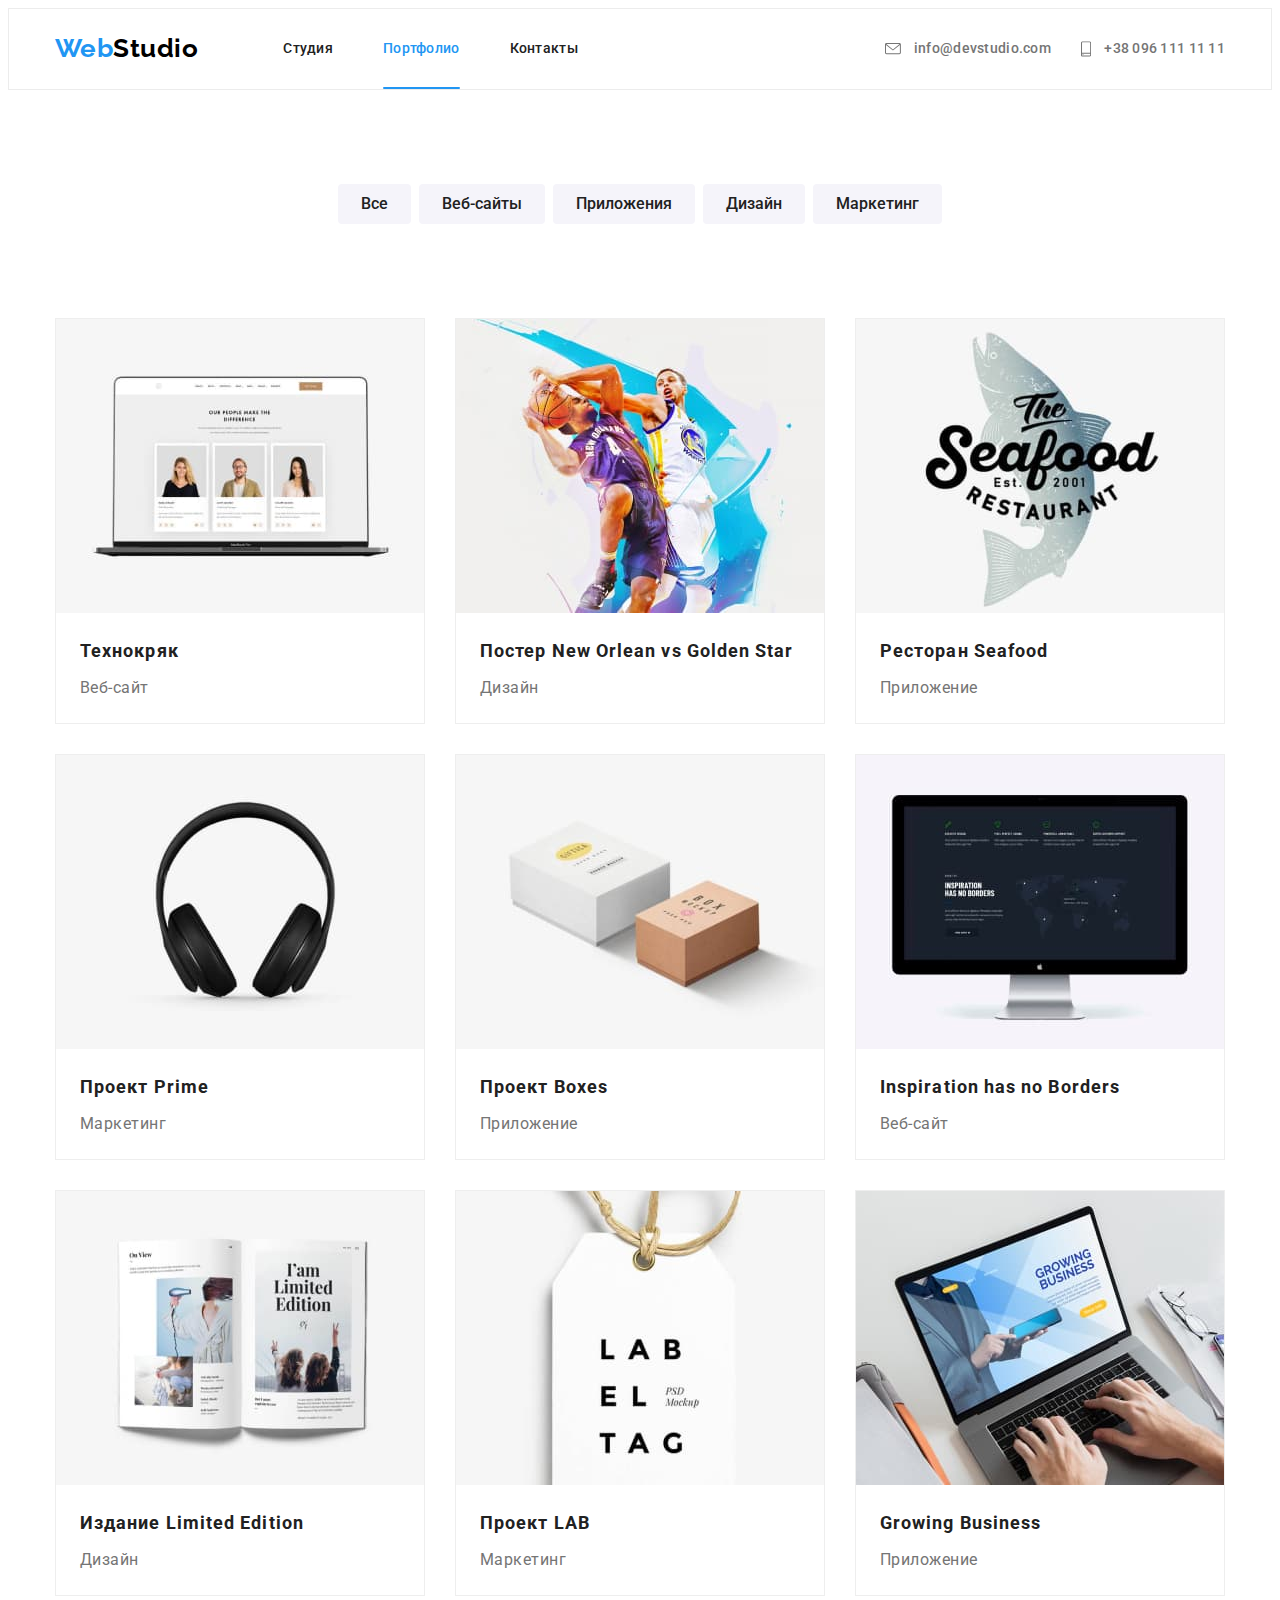
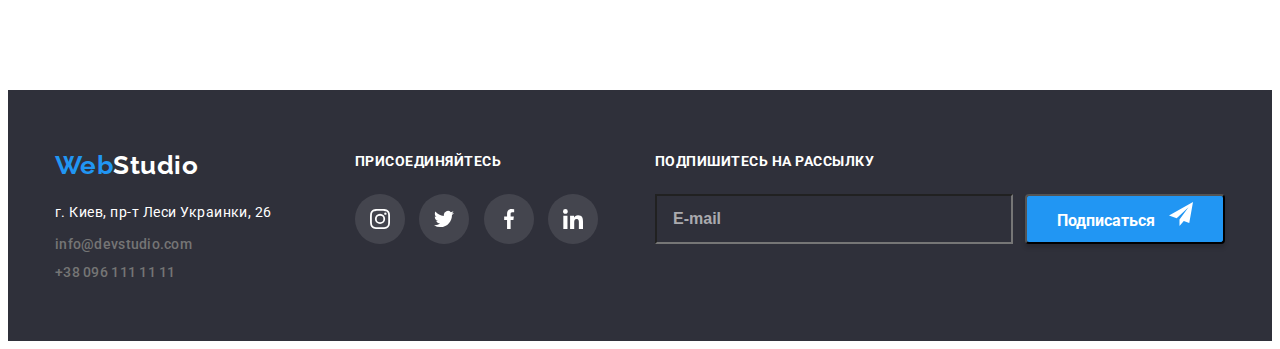
==== portfolio.html @ ef07ab81 "перенос данных с прощлой домашки" ====
<!DOCTYPE html>
<html lang="ru">
  <head>
    <meta charset="UTF-8" />
    <meta name="viewport" content="width=device-width, initial-scale=1.0" />
    <title>Портфолио</title>
    <link
      href="https://fonts.googleapis.com/css2?family=Raleway:wght@700&family=Roboto:wght@400;500;700;900&display=swap"
      rel="stylesheet"
    />
    <link rel="stylesheet" href="./CSS/normalize.css.html" />
    <link rel="stylesheet" href="./CSS/portfolio.css" />
  </head>
  <body>
    <!-- Шапка сайта -->
    <header class="page-header">
      <div class="container main-nav">
        <nav class="main-nav">
          <a class="logo" href="./index.html"><span>Web</span>Studio</a>
          <ul class="site-nav">
            <li class="site-item">
              <a href="./index.html" class="site-link">Студия</a>
            </li>
            <li class="site-item">
              <a href="#" class="site-link current">Портфолио</a>
            </li>
            <li class="site-item">
              <a href="#" class="site-link">Контакты</a>
            </li>
          </ul>
        </nav>
        <ul class="contact-nav">
          <li class="item">
            <a class="link" href="mailto:info@devstudio.com">
              <svg class="icon" width="16" height="12">
                <use xlink:href="./images/sprite.svg#icon-envelope"></use>
              </svg>
              info@devstudio.com
            </a>
          </li>
          <li class="item">
            <a class="link" href="tel:+380961111111">
              <svg class="icon" width="10" height="16">
                <use xlink:href="./images/sprite.svg#icon-smartphone"></use>
              </svg>
              +38 096 111 11 11
            </a>
          </li>
        </ul>
      </div>
    </header>
    <main>
      <section class="section">
        <h1 hidden>Наши работы</h1>
        <nav class="container">
          <!-- Кнопки -->
          <ul class="flex-button">
            <li class="item">
              <button type="button" class="button-nav">Все</button>
            </li>
            <li class="item">
              <button type="button" class="button-nav">Веб-сайты</button>
            </li>
            <li class="item">
              <button type="button" class="button-nav">Приложения</button>
            </li>
            <li class="item">
              <button type="button" class="button-nav">Дизайн</button>
            </li>
            <li class="item">
              <button type="button" class="button-nav">Маркетинг</button>
            </li>
          </ul>
        </nav>
      </section>
      <!-- Галерея портфолио -->
      <section class="section-gallery">
        <h2 hidden>Галерея портфолио</h2>
        <nav class="container gallery">
          <div class="flex">
            <div class="flex-box">
              <a class="flex-link" href="#">
                <img
                  class="img"
                  src="./images/portfolio/img-(0).jpg"
                  alt="Технокряк"
                  width="370"
                  height="294"
                />
              </a>
              <div class="box-hover">
                <p class="text">
                  Технокряк это современная площадка распространения
                  коронавируса. Компании используют эту платформу для цифрового
                  шпионажа и атак на защищённые сервера конкурентов.
                </p>
              </div>
            </div>
            <ul class="flex-list">
              <li class="flex-item">
                <h3 class="title">Технокряк</h3>
                <p class="list">Веб-сайт</p>
              </li>
            </ul>
          </div>
          <div class="flex">
            <div class="flex-box">
              <a class="flex-link" href="#">
                <img
                  class="img"
                  src="./images/portfolio/img-(1).jpg"
                  alt="Постер New Orlean vs Golden Star"
                  width="370"
                  height="294"
                />
              </a>
              <div class="box-hover">
                <p class="text">
                  Технокряк это современная площадка распространения
                  коронавируса. Компании используют эту платформу для цифрового
                  шпионажа и атак на защищённые сервера конкурентов.
                </p>
              </div>
            </div>
            <ul class="flex-list">
              <li class="flex-item">
                <h3 class="title">Постер New Orlean vs Golden Star</h3>
                <p class="list">Дизайн</p>
              </li>
            </ul>
          </div>
          <div class="flex">
            <div class="flex-box">
              <a class="flex-link" href="#">
                <img
                  class="img"
                  src="./images/portfolio/img-(2).jpg"
                  alt="Ресторан Seafood"
                  width="370"
                  height="294"
                />
              </a>
              <div class="box-hover">
                <p class="text">
                  Технокряк это современная площадка распространения
                  коронавируса. Компании используют эту платформу для цифрового
                  шпионажа и атак на защищённые сервера конкурентов.
                </p>
              </div>
            </div>
            <ul class="flex-list">
              <li class="flex-item">
                <h3 class="title">Ресторан Seafood</h3>
                <p class="list">Приложение</p>
              </li>
            </ul>
          </div>
          <div class="flex">
            <div class="flex-box">
              <a class="flex-link" href="#">
                <img
                  class="img"
                  src="./images/portfolio/img-(3).jpg"
                  alt="Проект Prime"
                  width="370"
                  height="294"
                />
              </a>
              <div class="box-hover">
                <p class="text">
                  Технокряк это современная площадка распространения
                  коронавируса. Компании используют эту платформу для цифрового
                  шпионажа и атак на защищённые сервера конкурентов.
                </p>
              </div>
            </div>
            <ul class="flex-list">
              <li class="flex-item">
                <h3 class="title">Проект Prime</h3>
                <p class="list">Маркетинг</p>
              </li>
            </ul>
          </div>
          <div class="flex">
            <div class="flex-box">
              <a class="flex-link" href="#">
                <img
                  class="img"
                  src="./images/portfolio/img-(4).jpg"
                  alt="Проект Boxes"
                  width="370"
                  height="294"
                />
              </a>
              <div class="box-hover">
                <p class="text">
                  Технокряк это современная площадка распространения
                  коронавируса. Компании используют эту платформу для цифрового
                  шпионажа и атак на защищённые сервера конкурентов.
                </p>
              </div>
            </div>
            <ul class="flex-list">
              <li class="flex-item">
                <h3 class="title">Проект Boxes</h3>
                <p class="list">Приложение</p>
              </li>
            </ul>
          </div>
          <div class="flex">
            <div class="flex-box">
              <a class="flex-link" href="#">
                <img
                  class="img"
                  src="./images/portfolio/img-(5).jpg"
                  alt="Inspiration has no Borders"
                  width="370"
                  height="294"
                />
              </a>
              <div class="box-hover">
                <p class="text">
                  Технокряк это современная площадка распространения
                  коронавируса. Компании используют эту платформу для цифрового
                  шпионажа и атак на защищённые сервера конкурентов.
                </p>
              </div>
            </div>
            <ul class="flex-list">
              <li class="flex-item">
                <h3 class="title">Inspiration has no Borders</h3>
                <p class="list">Веб-сайт</p>
              </li>
            </ul>
          </div>
          <div class="flex">
            <div class="flex-box">
              <a class="flex-link" href="#">
                <img
                  class="img"
                  src="./images/portfolio/img-(6).jpg"
                  alt="Издание Limited Edition"
                  width="370"
                  height="294"
                />
              </a>
              <div class="box-hover">
                <p class="text">
                  Технокряк это современная площадка распространения
                  коронавируса. Компании используют эту платформу для цифрового
                  шпионажа и атак на защищённые сервера конкурентов.
                </p>
              </div>
            </div>
            <ul class="flex-list">
              <li class="flex-item">
                <h3 class="title">Издание Limited Edition</h3>
                <p class="list">Дизайн</p>
              </li>
            </ul>
          </div>
          <div class="flex">
            <div class="flex-box">
              <a class="flex-link" href="#">
                <img
                  class="img"
                  src="./images/portfolio/img-(7).jpg"
                  alt="Проект LAB"
                  width="370"
                  height="294"
                />
              </a>
              <div class="box-hover">
                <p class="text">
                  Технокряк это современная площадка распространения
                  коронавируса. Компании используют эту платформу для цифрового
                  шпионажа и атак на защищённые сервера конкурентов.
                </p>
              </div>
            </div>
            <ul class="flex-list">
              <li class="flex-item">
                <h3 class="title">Проект LAB</h3>
                <p class="list">Маркетинг</p>
              </li>
            </ul>
          </div>
          <div class="flex">
            <div class="flex-box">
              <a class="flex-link" href="#">
                <img
                  class="img"
                  src="./images/portfolio/img-(8).jpg"
                  alt="Growing Business"
                  width="370"
                  height="294"
                />
              </a>
              <div class="box-hover">
                <p class="text">
                  Технокряк это современная площадка распространения
                  коронавируса. Компании используют эту платформу для цифрового
                  шпионажа и атак на защищённые сервера конкурентов.
                </p>
              </div>
            </div>
            <ul class="flex-list">
              <li class="flex-item">
                <h3 class="title">Growing Business</h3>
                <p class="list">Приложение</p>
              </li>
            </ul>
          </div>
        </nav>
      </section>
    </main>
    <!-- Подвал сайта -->
    <footer class="footers">
      <div class="container footer">
        <div class="footer-box">
          <a href="./index.html" class="footer-logo">
            <span>Web</span>Studio
          </a>
          <address>
            <p class="footer-contact">г. Киев, пр-т Леси Украинки, 26</p>
            <ul class="footer-contact-nav">
              <li>
                <a class="link" href="mailto:info@devstudio.com"
                  >info@devstudio.com
                </a>
              </li>
              <li>
                <a class="link" href="tel:+380961111111">+38 096 111 11 11 </a>
              </li>
            </ul>
          </address>
        </div>
        <div class="footer-box">
          <b class="footer-appeal">присоединяйтесь</b>
          <ul>
            <li>
              <a
                class="net insta"
                href="#"
                target="_blank"
                rel="noopened noreferrer"
              ></a>
              <a
                class="net twit"
                href="#"
                target="_blank"
                rel="noopened noreferrer"
              ></a>
              <a
                class="net face"
                href="#"
                target="_blank"
                rel="noopened noreferrer"
              ></a>
              <a
                class="net linkd"
                href="#"
                target="_blank"
                rel="noopened noreferrer"
              ></a>
            </li>
          </ul>
        </div>
        <div class="footer-box-2">
          <b class="footer-appeal">Подпишитесь на рассылку</b>
          <div class="input">
            <label for="footer-mail"></label>
            <input
              class="footer-input"
              type="email"
              name="footer-mail"
              id="footer-mail"
              placeholder="E-mail"
            />
            <button class="send" type="button">
              Подписаться
              <svg class="img-send" width="24" height="24">
                <use href="./images/sprite.svg#icon-icon-send"></use>
              </svg>
            </button>
          </div>
        </div>
      </div>
    </footer>
  </body>
</html>
---- CSS/portfolio.css ----
:root {
  --primary-text-color: #757575;
  --title-text-color: #212121;
  --accent-color: #2196f3;
  --primery-background-color: #ffffff;
  --timing-function: cubic-bezier(0.4, 0, 0.2, 1);
}
/* МОЯ ПАЛИТРА */
/* Цвет лого #000000; #2196F3; */
/* Цвет основного текста #212121; */
/* Вторичный цвет текста  #757575; */
/* Акцент #2196F3; */
/* Фон страницы белый #FFFFFF; */
/* Вторичный фон #F5F4FA; */
/* вторичный фон 2 rgba(47, 48, 58, 0.8) */
/* Фон футера #2F303A; */
/* Цвет лого соцсетей #AFB1B8; */
/* Цвет адреса и телефона в футере rgba(255, 255, 255, 0.6) */

/* Утилиты */
html {
  box-sizing: border-box;
}
*,
*::before,
*::after {
  box-sizing: inherit;
}
body {
  font-family: Roboto, sans-serif;
  letter-spacing: 0.03em;

  background-color: var(--primery-background-color);
  color: var(--primary-text-color);
}
h1,
h2,
p,
ul {
  margin-top: 0;
  margin-bottom: 0;
  margin-left: 0;
  padding-left: 0;
}
ul {
  list-style: none;
}
span {
  color: var(--accent-color);
}
button {
  font-family: inherit;
}
/* Шапка сайта */
.container {
  width: 1200px;

  padding-left: 15px;
  padding-right: 15px;

  margin-left: auto;
  margin-right: auto;
}
.page-header {
  border: 1px solid #ececec;
}
.main-nav {
  display: flex;
  align-items: center;
  justify-content: space-between;
}
/* Логотип */
span {
  color: var(--accent-color);
}
.logo {
  display: block;

  font-family: Raleway, sans-serif;
  font-weight: 700;
  font-size: 26px;
  line-height: 1.19;
  text-decoration: none;

  color: #000000;

  padding-top: 24px;
  padding-bottom: 25px;
  margin-right: 85px;

  transition: color 250ms var(--timing-function);
}
.logo:hover,
.logo:focus {
  color: var(--accent-color);
}
/* Стилизация навигации сайта */
.site-nav {
  padding: 0;
  display: flex;
}
.site-item {
  padding: 0;
}
.site-nav .site-item:not(:last-child) {
  margin-right: 50px;
}
.site-link {
  display: block;
  position: relative;

  font-weight: 500;
  font-size: 14px;
  line-height: 1.14;
  letter-spacing: 0.02em;
  text-decoration: none;

  color: var(--title-text-color);

  padding-top: 32px;
  padding-bottom: 32px;

  transition: color 250ms var(--timing-function);
}
.site-link::after {
  content: "";

  position: absolute;
  left: 0;
  bottom: 0;

  display: block;
  width: 100%;
  height: 2px;
  background-color: var(--accent-color);
  border-radius: 2px;

  transform: scaleX(0);
  transition: transform 250ms var(--timing-function);
}
.site-link:hover::after {
  transform: scaleX(1);
}
.site-item .site-link:hover,
.site-item .site-link:focus,
.site-item .site-link.current {
  color: var(--accent-color);
}
.site-item .site-link.current::after {
  transform: scaleX(1);
}
.contact-nav {
  display: flex;
}
.contact-nav .item:not(:last-child) {
  margin-right: 30px;
}
.contact-nav .item .link {
  display: block;

  font-weight: 500;
  font-size: 14px;
  line-height: 1.14;
  letter-spacing: 0.02em;
  text-decoration: none;

  color: var(--primary-text-color);

  padding-top: 32px;
  padding-bottom: 32px;

  transition: color 250ms var(--timing-function);
}
.contact-nav .link:hover,
.contact-nav .link:focus {
  color: var(--accent-color);
  outline: none;
}
.icon {
  vertical-align: middle;
  margin-right: 10px;
  fill: currentColor;
}
.contact-nav .icon {
  margin-right: 10px;
  fill: currentColor;
}

/* Оформление кнопок */
.section {
  padding-top: 94px;
}
.flex-button {
  display: flex;
  justify-content: center;
}
.button-nav {
  display: inline-block;

  font-weight: 500;
  font-size: 16px;
  line-height: 1.62;
  text-align: center;

  color: var(--title-text-color);
  background-color: #f5f4fa;

  padding: 6px 22px;
  border: 1px solid transparent;
  border-radius: 4px;

  min-width: 73px;

  transition: color 250ms var(--timing-function),
    background-color 250ms var(--timing-function);
}
.flex-button .item:not(:last-child) {
  margin-right: 8px;
}
.button-nav:hover,
.button-nav:focus {
  color: var(--primery-background-color);
  background-color: var(--accent-color);

  border: 1px solid transparent;
  border-radius: 4px;
  box-shadow: 0px 3px 1px rgba(0, 0, 0, 0.1), 0px 1px 2px rgba(0, 0, 0, 0.08),
    0px 2px 2px rgba(0, 0, 0, 0.12);
}
/* Галерея портфолио */
.section-gallery {
  padding-top: 94px;
  padding-bottom: 94px;
}
.gallery {
  display: flex;
  flex-wrap: wrap;
}
.flex {
  width: calc((100% - 60px) / 3);
  margin-right: 30px;
  margin-bottom: 30px;

  border: 1px solid #eeeeee;
}
.flex:nth-child(3n) {
  margin-right: 0;
}
.flex:nth-last-child(-n + 3) {
  margin-bottom: 0;
}
.flex-box {
  position: relative;
  overflow: hidden;
}
.flex:hover,
.flex:focus {
  box-shadow: 0px 1px 1px rgba(0, 0, 0, 0.12), 0px 4px 4px rgba(0, 0, 0, 0.06),
    1px 4px 6px rgba(0, 0, 0, 0.16);
}
.box-hover {
  display: inline-block;
  position: absolute;

  background-color: var(--accent-color);

  top: 0;
  left: 0;
  width: 100%;
  height: 100%;

  padding: 63px 24px;

  transform: translateY(100%);
  transition: transform 250ms cubic-bezier(0.4, 0, 0.2, 1);
}
.flex-box:hover .box-hover {
  opacity: 0.9;
  transform: translateY(0);
}
.img {
  display: block;
  margin-left: 0;
}
.text {
  font-size: 18px;
  line-height: 1.56;

  color: var(--primery-background-color);
  background-color: var(--accent-color);
}
.title {
  font-weight: 700;
  font-size: 18px;
  line-height: 2;
  letter-spacing: 0.06em;

  color: var(--title-text-color);

  margin-top: 20px;
  margin-bottom: 4px;
}
.list {
  font-size: 16px;
  line-height: 1.87;

  color: var(--primary-text-color);

  margin-bottom: 20px;
}
.title,
.list {
  margin-left: 24px;
  margin-right: 24px;
}
/* Подвал сайта*/
footer {
  color: var(--primery-background-color);
  background-color: #2f303a;
}
address {
  color: var(--primery-background-color);
  font-style: inherit;
}
.footer {
  display: flex;
  justify-content: center;

  padding-top: 60px;
  padding-bottom: 60px;
}
.footer-box {
  width: 270px;
  margin-right: 30px;
}
.footer-box-2 {
  width: 570px;
}
.footer-logo {
  font-family: Raleway, sans-serif;
  font-weight: 700;
  font-size: 26px;
  line-height: 1.19;
  text-decoration: none;

  color: var(--primery-background-color);

  transition: color 250ms var(--timing-function);
}
.footer-logo:hover,
.footer-logo:focus,
.footer-contact-nav .link:hover,
.footer-contact-nav .link:focus {
  color: var(--accent-color);
}
.footer-contact {
  font-size: 14px;
  line-height: 1.71;

  margin-top: 20px;
  margin-bottom: 9px;
}
.footer-contact-nav .link {
  font-weight: 500;
  font-size: 14px;
  line-height: 1.14;
  letter-spacing: 0.02em;
  text-decoration: none;

  color: var(--primary-text-color);

  transition: color 250ms var(--timing-function);
}
.footer-contact-list {
  font-size: 14px;
  line-height: 1.71;

  color: rgba(255, 255, 255, 0.6);
}
.footer-contact-nav > li {
  margin-bottom: 9px;
}
.footer-contact-nav > li:last-child {
  margin-bottom: 0;
}
.footer-appeal {
  display: block;

  font-weight: 700;
  font-size: 14px;
  line-height: 1.71;
  text-transform: uppercase;

  margin-bottom: 20px;
}
.input {
  display: flex;
}
.net {
  display: inline-block;

  height: 50px;
  width: 50px;

  background-color: rgba(255, 255, 255, 0.1);
  background-size: 20px;
  background-repeat: no-repeat;
  background-position: center;
  border-radius: 50%;

  margin-right: 10px;

  transition: background-color 250ms var(--timing-function);
}
.net:last-child {
  margin-right: 0;
}
.net:hover {
  background-color: var(--accent-color);
}
.insta {
  background-image: url(../images/social-footer/instagram-f.svg);
}
.twit {
  background-image: url(../images/social-footer/twitter-f.svg);
}
.face {
  background-image: url(../images/social-footer/facebook-f.svg);
}
.linkd {
  background-image: url(../images/social-footer/linkedin-f.svg);
}
.footer-input {
  width: 358px;
  height: 50px;

  font-weight: 700;
  font-size: 16px;
  line-height: 1.87;

  color: var(--primery-background-color);
  background-color: #2f303a;

  margin-right: 12px;
  padding: 15px 0 15px 16px;
}
.send {
  width: 200px;
  height: 50px;

  font-weight: 700;
  font-size: 16px;
  line-height: 1.87;

  color: var(--primery-background-color);
  background-color: var(--accent-color);
  box-shadow: 0px 4px 4px rgba(0, 0, 0, 0.15);
  border-radius: 4px;

  transition: color 250ms var(--timing-function),
    background-color 250ms var(--timing-function),
    box-shadow 250ms var(--timing-function);
}
.img-send {
  fill: currentColor;
  margin-left: 10px;
}
.send:hover,
.send:focus {
  color: var(--accent-color);
  background-color: var(--accent-text-color);
  box-shadow: 0px 4px 4px #2195f39c;
}
input::placeholder {
  color: rgba(255, 255, 255, 0.6);
  font-size: 16px;
  line-height: 1.25;
}
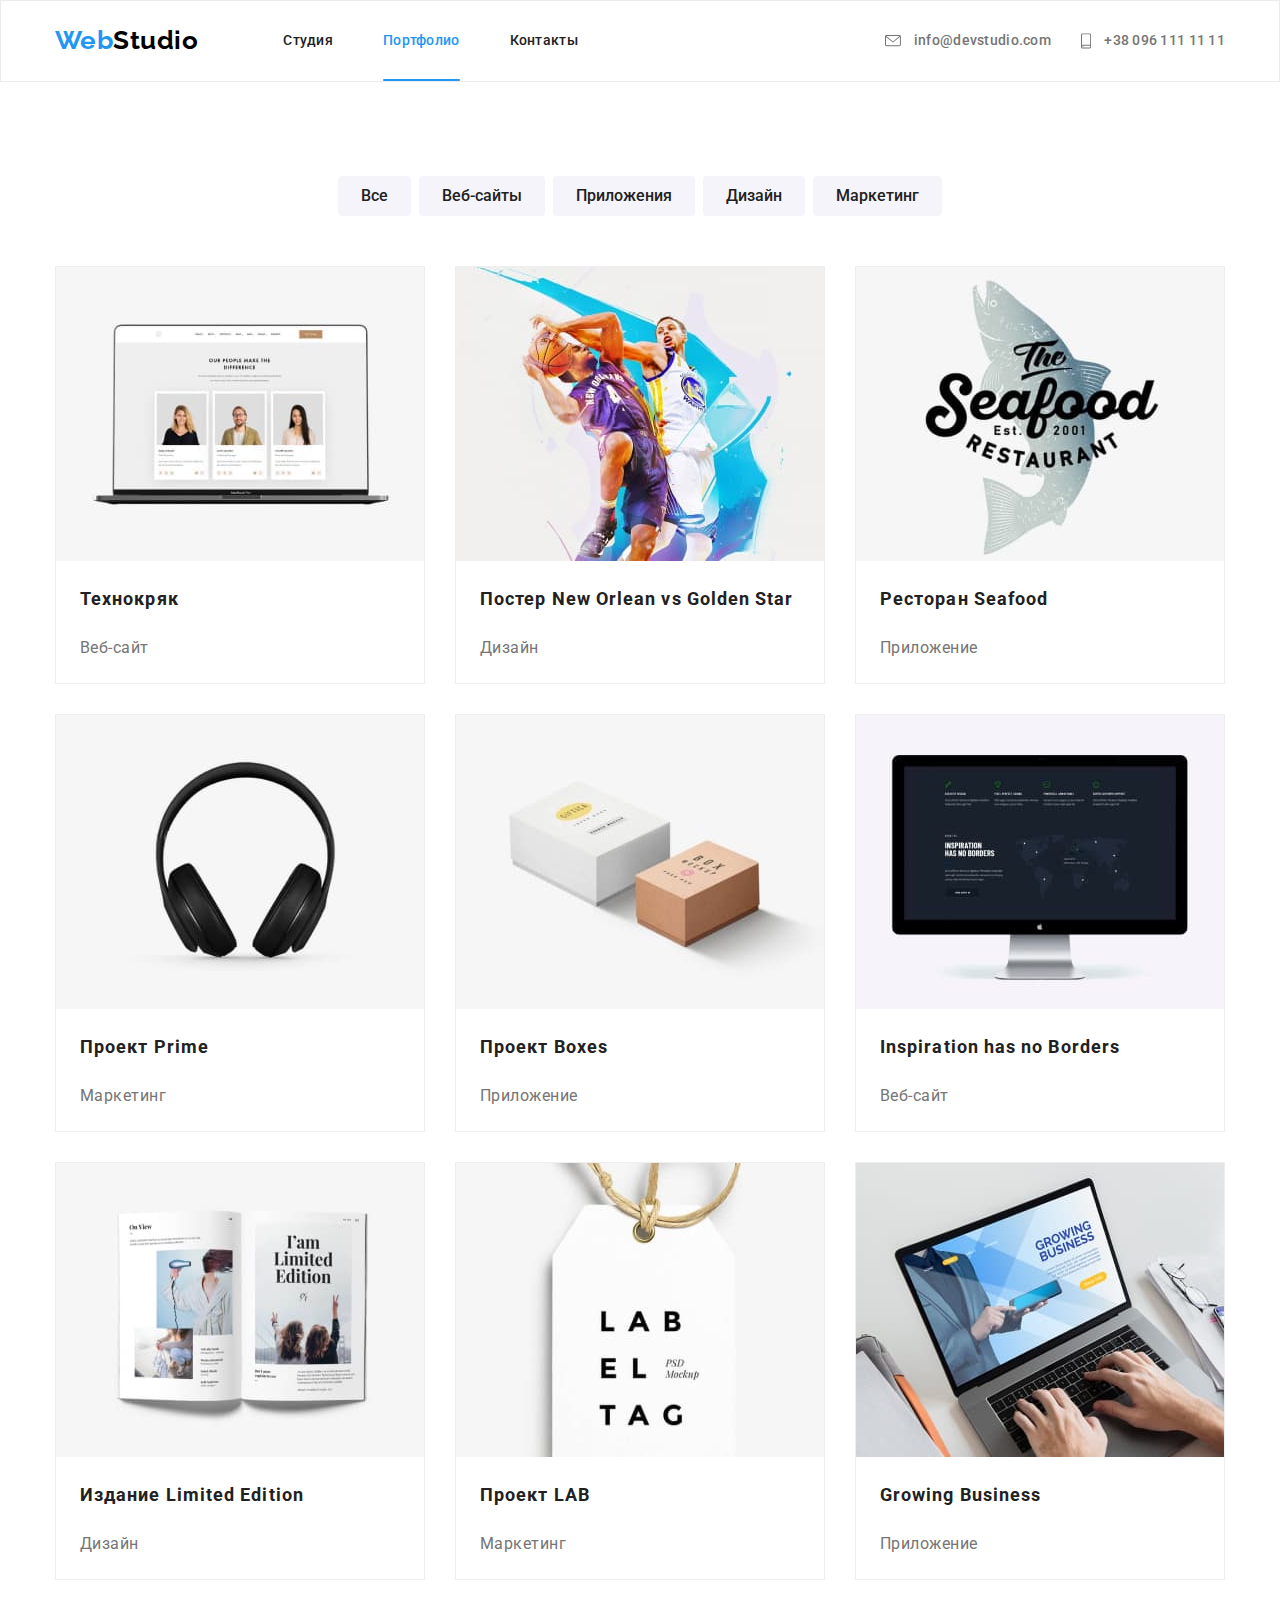
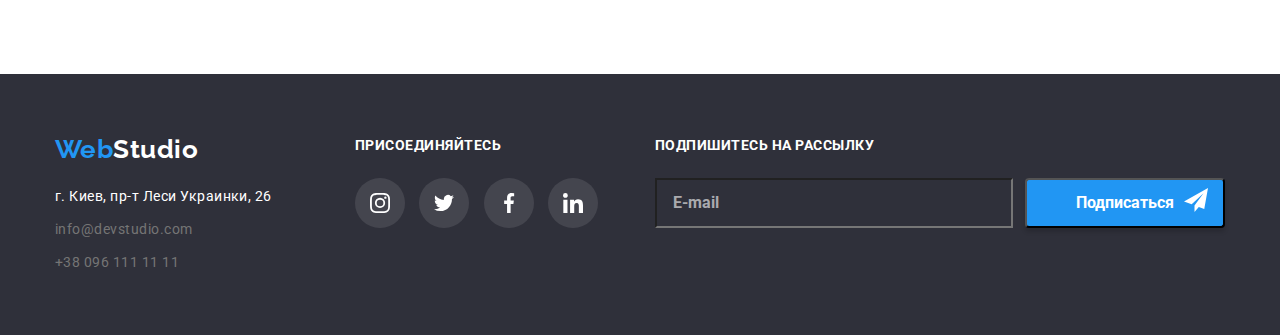
==== commit ca6e300b: "финиш портфолио" ====
--- a/portfolio.html
+++ b/portfolio.html
@@ -3,13 +3,12 @@
   <head>
     <meta charset="UTF-8" />
     <meta name="viewport" content="width=device-width, initial-scale=1.0" />
-    <title>Портфолио</title>
+    <title>Portfolio</title>
     <link
       href="https://fonts.googleapis.com/css2?family=Raleway:wght@700&family=Roboto:wght@400;500;700;900&display=swap"
       rel="stylesheet"
     />
-    <link rel="stylesheet" href="./CSS/normalize.css.html" />
-    <link rel="stylesheet" href="./CSS/portfolio.css" />
+    <link rel="stylesheet" href="./CSS/portfolio.min.css" />
   </head>
   <body>
     <!-- Шапка сайта -->
@@ -17,30 +16,30 @@
       <div class="container main-nav">
         <nav class="main-nav">
           <a class="logo" href="./index.html"><span>Web</span>Studio</a>
-          <ul class="site-nav">
-            <li class="site-item">
-              <a href="./index.html" class="site-link">Студия</a>
-            </li>
-            <li class="site-item">
-              <a href="#" class="site-link current">Портфолио</a>
-            </li>
-            <li class="site-item">
-              <a href="#" class="site-link">Контакты</a>
+          <ul class="nav">
+            <li class="nav-item">
+              <a href="./index.html" class="nav-link">Студия</a>
+            </li>
+            <li class="nav-item">
+              <a href="#" class="nav-link current">Портфолио</a>
+            </li>
+            <li class="nav-item">
+              <a href="#" class="nav-link">Контакты</a>
             </li>
           </ul>
         </nav>
-        <ul class="contact-nav">
-          <li class="item">
-            <a class="link" href="mailto:info@devstudio.com">
-              <svg class="icon" width="16" height="12">
+        <ul class="contact-header">
+          <li class="contact-header-item">
+            <a class="contact-header-link" href="mailto:info@devstudio.com">
+              <svg class="contact-header-icon" width="16" height="12">
                 <use xlink:href="./images/sprite.svg#icon-envelope"></use>
               </svg>
               info@devstudio.com
             </a>
           </li>
-          <li class="item">
-            <a class="link" href="tel:+380961111111">
-              <svg class="icon" width="10" height="16">
+          <li class="contact-header-item">
+            <a class="contact-header-link" href="tel:+380961111111">
+              <svg class="contact-header-icon" width="10" height="16">
                 <use xlink:href="./images/sprite.svg#icon-smartphone"></use>
               </svg>
               +38 096 111 11 11
@@ -50,38 +49,38 @@
       </div>
     </header>
     <main>
-      <section class="section">
+      <section class="section btn">
         <h1 hidden>Наши работы</h1>
         <nav class="container">
           <!-- Кнопки -->
-          <ul class="flex-button">
-            <li class="item">
-              <button type="button" class="button-nav">Все</button>
-            </li>
-            <li class="item">
-              <button type="button" class="button-nav">Веб-сайты</button>
-            </li>
-            <li class="item">
-              <button type="button" class="button-nav">Приложения</button>
-            </li>
-            <li class="item">
-              <button type="button" class="button-nav">Дизайн</button>
-            </li>
-            <li class="item">
-              <button type="button" class="button-nav">Маркетинг</button>
+          <ul class="btn-portfolio">
+            <li class="portfolio-item">
+              <button type="button" class="portfolio-nav">Все</button>
+            </li>
+            <li class="portfolio-item">
+              <button type="button" class="portfolio-nav">Веб-сайты</button>
+            </li>
+            <li class="portfolio-item">
+              <button type="button" class="portfolio-nav">Приложения</button>
+            </li>
+            <li class="portfolio-item">
+              <button type="button" class="portfolio-nav">Дизайн</button>
+            </li>
+            <li class="portfolio-item">
+              <button type="button" class="portfolio-nav">Маркетинг</button>
             </li>
           </ul>
         </nav>
       </section>
       <!-- Галерея портфолио -->
-      <section class="section-gallery">
+      <section class="section gallerys">
         <h2 hidden>Галерея портфолио</h2>
         <nav class="container gallery">
-          <div class="flex">
-            <div class="flex-box">
-              <a class="flex-link" href="#">
-                <img
-                  class="img"
+          <div class="gallery-us">
+            <div class="gallery-box">
+              <a class="gallary-link" href="#">
+                <img
+                  class="gallary-img"
                   src="./images/portfolio/img-(0).jpg"
                   alt="Технокряк"
                   width="370"
@@ -89,25 +88,25 @@
                 />
               </a>
               <div class="box-hover">
-                <p class="text">
-                  Технокряк это современная площадка распространения
-                  коронавируса. Компании используют эту платформу для цифрового
-                  шпионажа и атак на защищённые сервера конкурентов.
-                </p>
-              </div>
-            </div>
-            <ul class="flex-list">
-              <li class="flex-item">
-                <h3 class="title">Технокряк</h3>
-                <p class="list">Веб-сайт</p>
-              </li>
-            </ul>
-          </div>
-          <div class="flex">
-            <div class="flex-box">
-              <a class="flex-link" href="#">
-                <img
-                  class="img"
+                <p class="gallary-text">
+                  Технокряк это современная площадка распространения
+                  коронавируса. Компании используют эту платформу для цифрового
+                  шпионажа и атак на защищённые сервера конкурентов.
+                </p>
+              </div>
+            </div>
+            <ul class="flex-list">
+              <li class="flex-item">
+                <h3 class="gallary-title">Технокряк</h3>
+                <p class="gallary-list">Веб-сайт</p>
+              </li>
+            </ul>
+          </div>
+          <div class="gallery-us">
+            <div class="gallery-box">
+              <a class="gallery-link" href="#">
+                <img
+                  class="gallary-img"
                   src="./images/portfolio/img-(1).jpg"
                   alt="Постер New Orlean vs Golden Star"
                   width="370"
@@ -115,25 +114,25 @@
                 />
               </a>
               <div class="box-hover">
-                <p class="text">
-                  Технокряк это современная площадка распространения
-                  коронавируса. Компании используют эту платформу для цифрового
-                  шпионажа и атак на защищённые сервера конкурентов.
-                </p>
-              </div>
-            </div>
-            <ul class="flex-list">
-              <li class="flex-item">
-                <h3 class="title">Постер New Orlean vs Golden Star</h3>
-                <p class="list">Дизайн</p>
-              </li>
-            </ul>
-          </div>
-          <div class="flex">
-            <div class="flex-box">
-              <a class="flex-link" href="#">
-                <img
-                  class="img"
+                <p class="gallary-text">
+                  Технокряк это современная площадка распространения
+                  коронавируса. Компании используют эту платформу для цифрового
+                  шпионажа и атак на защищённые сервера конкурентов.
+                </p>
+              </div>
+            </div>
+            <ul class="flex-list">
+              <li class="flex-item">
+                <h3 class="gallary-title">Постер New Orlean vs Golden Star</h3>
+                <p class="gallary-list">Дизайн</p>
+              </li>
+            </ul>
+          </div>
+          <div class="gallery-us">
+            <div class="gallery-box">
+              <a class="gallery-link" href="#">
+                <img
+                  class="gallary-img"
                   src="./images/portfolio/img-(2).jpg"
                   alt="Ресторан Seafood"
                   width="370"
@@ -141,25 +140,25 @@
                 />
               </a>
               <div class="box-hover">
-                <p class="text">
-                  Технокряк это современная площадка распространения
-                  коронавируса. Компании используют эту платформу для цифрового
-                  шпионажа и атак на защищённые сервера конкурентов.
-                </p>
-              </div>
-            </div>
-            <ul class="flex-list">
-              <li class="flex-item">
-                <h3 class="title">Ресторан Seafood</h3>
-                <p class="list">Приложение</p>
-              </li>
-            </ul>
-          </div>
-          <div class="flex">
-            <div class="flex-box">
-              <a class="flex-link" href="#">
-                <img
-                  class="img"
+                <p class="gallary-text">
+                  Технокряк это современная площадка распространения
+                  коронавируса. Компании используют эту платформу для цифрового
+                  шпионажа и атак на защищённые сервера конкурентов.
+                </p>
+              </div>
+            </div>
+            <ul class="flex-list">
+              <li class="flex-item">
+                <h3 class="gallary-title">Ресторан Seafood</h3>
+                <p class="gallary-list">Приложение</p>
+              </li>
+            </ul>
+          </div>
+          <div class="gallery-us">
+            <div class="gallery-box">
+              <a class="gallery-link" href="#">
+                <img
+                  class="gallary-img"
                   src="./images/portfolio/img-(3).jpg"
                   alt="Проект Prime"
                   width="370"
@@ -167,25 +166,25 @@
                 />
               </a>
               <div class="box-hover">
-                <p class="text">
-                  Технокряк это современная площадка распространения
-                  коронавируса. Компании используют эту платформу для цифрового
-                  шпионажа и атак на защищённые сервера конкурентов.
-                </p>
-              </div>
-            </div>
-            <ul class="flex-list">
-              <li class="flex-item">
-                <h3 class="title">Проект Prime</h3>
-                <p class="list">Маркетинг</p>
-              </li>
-            </ul>
-          </div>
-          <div class="flex">
-            <div class="flex-box">
-              <a class="flex-link" href="#">
-                <img
-                  class="img"
+                <p class="gallary-text">
+                  Технокряк это современная площадка распространения
+                  коронавируса. Компании используют эту платформу для цифрового
+                  шпионажа и атак на защищённые сервера конкурентов.
+                </p>
+              </div>
+            </div>
+            <ul class="flex-list">
+              <li class="flex-item">
+                <h3 class="gallary-title">Проект Prime</h3>
+                <p class="gallary-list">Маркетинг</p>
+              </li>
+            </ul>
+          </div>
+          <div class="gallery-us">
+            <div class="gallery-box">
+              <a class="gallery-link" href="#">
+                <img
+                  class="gallary-img"
                   src="./images/portfolio/img-(4).jpg"
                   alt="Проект Boxes"
                   width="370"
@@ -193,25 +192,25 @@
                 />
               </a>
               <div class="box-hover">
-                <p class="text">
-                  Технокряк это современная площадка распространения
-                  коронавируса. Компании используют эту платформу для цифрового
-                  шпионажа и атак на защищённые сервера конкурентов.
-                </p>
-              </div>
-            </div>
-            <ul class="flex-list">
-              <li class="flex-item">
-                <h3 class="title">Проект Boxes</h3>
-                <p class="list">Приложение</p>
-              </li>
-            </ul>
-          </div>
-          <div class="flex">
-            <div class="flex-box">
-              <a class="flex-link" href="#">
-                <img
-                  class="img"
+                <p class="gallary-text">
+                  Технокряк это современная площадка распространения
+                  коронавируса. Компании используют эту платформу для цифрового
+                  шпионажа и атак на защищённые сервера конкурентов.
+                </p>
+              </div>
+            </div>
+            <ul class="flex-list">
+              <li class="flex-item">
+                <h3 class="gallary-title">Проект Boxes</h3>
+                <p class="gallary-list">Приложение</p>
+              </li>
+            </ul>
+          </div>
+          <div class="gallery-us">
+            <div class="gallery-box">
+              <a class="gallery-link" href="#">
+                <img
+                  class="gallary-img"
                   src="./images/portfolio/img-(5).jpg"
                   alt="Inspiration has no Borders"
                   width="370"
@@ -219,25 +218,25 @@
                 />
               </a>
               <div class="box-hover">
-                <p class="text">
-                  Технокряк это современная площадка распространения
-                  коронавируса. Компании используют эту платформу для цифрового
-                  шпионажа и атак на защищённые сервера конкурентов.
-                </p>
-              </div>
-            </div>
-            <ul class="flex-list">
-              <li class="flex-item">
-                <h3 class="title">Inspiration has no Borders</h3>
-                <p class="list">Веб-сайт</p>
-              </li>
-            </ul>
-          </div>
-          <div class="flex">
-            <div class="flex-box">
-              <a class="flex-link" href="#">
-                <img
-                  class="img"
+                <p class="gallary-text">
+                  Технокряк это современная площадка распространения
+                  коронавируса. Компании используют эту платформу для цифрового
+                  шпионажа и атак на защищённые сервера конкурентов.
+                </p>
+              </div>
+            </div>
+            <ul class="flex-list">
+              <li class="flex-item">
+                <h3 class="gallary-title">Inspiration has no Borders</h3>
+                <p class="gallary-list">Веб-сайт</p>
+              </li>
+            </ul>
+          </div>
+          <div class="gallery-us">
+            <div class="gallery-box">
+              <a class="gallery-link" href="#">
+                <img
+                  class="gallary-img"
                   src="./images/portfolio/img-(6).jpg"
                   alt="Издание Limited Edition"
                   width="370"
@@ -245,25 +244,25 @@
                 />
               </a>
               <div class="box-hover">
-                <p class="text">
-                  Технокряк это современная площадка распространения
-                  коронавируса. Компании используют эту платформу для цифрового
-                  шпионажа и атак на защищённые сервера конкурентов.
-                </p>
-              </div>
-            </div>
-            <ul class="flex-list">
-              <li class="flex-item">
-                <h3 class="title">Издание Limited Edition</h3>
-                <p class="list">Дизайн</p>
-              </li>
-            </ul>
-          </div>
-          <div class="flex">
-            <div class="flex-box">
-              <a class="flex-link" href="#">
-                <img
-                  class="img"
+                <p class="gallary-text">
+                  Технокряк это современная площадка распространения
+                  коронавируса. Компании используют эту платформу для цифрового
+                  шпионажа и атак на защищённые сервера конкурентов.
+                </p>
+              </div>
+            </div>
+            <ul class="flex-list">
+              <li class="flex-item">
+                <h3 class="gallary-title">Издание Limited Edition</h3>
+                <p class="gallary-list">Дизайн</p>
+              </li>
+            </ul>
+          </div>
+          <div class="gallery-us">
+            <div class="gallery-box">
+              <a class="gallery-link" href="#">
+                <img
+                  class="gallary-img"
                   src="./images/portfolio/img-(7).jpg"
                   alt="Проект LAB"
                   width="370"
@@ -271,25 +270,25 @@
                 />
               </a>
               <div class="box-hover">
-                <p class="text">
-                  Технокряк это современная площадка распространения
-                  коронавируса. Компании используют эту платформу для цифрового
-                  шпионажа и атак на защищённые сервера конкурентов.
-                </p>
-              </div>
-            </div>
-            <ul class="flex-list">
-              <li class="flex-item">
-                <h3 class="title">Проект LAB</h3>
-                <p class="list">Маркетинг</p>
-              </li>
-            </ul>
-          </div>
-          <div class="flex">
-            <div class="flex-box">
-              <a class="flex-link" href="#">
-                <img
-                  class="img"
+                <p class="gallary-text">
+                  Технокряк это современная площадка распространения
+                  коронавируса. Компании используют эту платформу для цифрового
+                  шпионажа и атак на защищённые сервера конкурентов.
+                </p>
+              </div>
+            </div>
+            <ul class="flex-list">
+              <li class="flex-item">
+                <h3 class="gallary-title">Проект LAB</h3>
+                <p class="gallary-list">Маркетинг</p>
+              </li>
+            </ul>
+          </div>
+          <div class="gallery-us">
+            <div class="gallery-box">
+              <a class="gallery-link" href="#">
+                <img
+                  class="gallary-img"
                   src="./images/portfolio/img-(8).jpg"
                   alt="Growing Business"
                   width="370"
@@ -297,17 +296,17 @@
                 />
               </a>
               <div class="box-hover">
-                <p class="text">
-                  Технокряк это современная площадка распространения
-                  коронавируса. Компании используют эту платформу для цифрового
-                  шпионажа и атак на защищённые сервера конкурентов.
-                </p>
-              </div>
-            </div>
-            <ul class="flex-list">
-              <li class="flex-item">
-                <h3 class="title">Growing Business</h3>
-                <p class="list">Приложение</p>
+                <p class="gallary-text">
+                  Технокряк это современная площадка распространения
+                  коронавируса. Компании используют эту платформу для цифрового
+                  шпионажа и атак на защищённые сервера конкурентов.
+                </p>
+              </div>
+            </div>
+            <ul class="flex-list">
+              <li class="flex-item">
+                <h3 class="gallary-title">Growing Business</h3>
+                <p class="gallary-list">Приложение</p>
               </li>
             </ul>
           </div>
@@ -315,22 +314,26 @@
       </section>
     </main>
     <!-- Подвал сайта -->
-    <footer class="footers">
+    <footer>
       <div class="container footer">
         <div class="footer-box">
           <a href="./index.html" class="footer-logo">
             <span>Web</span>Studio
           </a>
           <address>
-            <p class="footer-contact">г. Киев, пр-т Леси Украинки, 26</p>
+            <p class="footer-contact-address">
+              г. Киев, пр-т Леси Украинки, 26
+            </p>
             <ul class="footer-contact-nav">
               <li>
-                <a class="link" href="mailto:info@devstudio.com"
+                <a class="footer-contact-link" href="mailto:info@devstudio.com"
                   >info@devstudio.com
                 </a>
               </li>
               <li>
-                <a class="link" href="tel:+380961111111">+38 096 111 11 11 </a>
+                <a class="footer-contact-link" href="tel:+380961111111"
+                  >+38 096 111 11 11
+                </a>
               </li>
             </ul>
           </address>
@@ -340,25 +343,25 @@
           <ul>
             <li>
               <a
-                class="net insta"
+                class="footer-net insta"
                 href="#"
                 target="_blank"
                 rel="noopened noreferrer"
               ></a>
               <a
-                class="net twit"
+                class="footer-net twit"
                 href="#"
                 target="_blank"
                 rel="noopened noreferrer"
               ></a>
               <a
-                class="net face"
+                class="footer-net face"
                 href="#"
                 target="_blank"
                 rel="noopened noreferrer"
               ></a>
               <a
-                class="net linkd"
+                class="footer-net linkd"
                 href="#"
                 target="_blank"
                 rel="noopened noreferrer"
@@ -368,7 +371,7 @@
         </div>
         <div class="footer-box-2">
           <b class="footer-appeal">Подпишитесь на рассылку</b>
-          <div class="input">
+          <div class="footer-form">
             <label for="footer-mail"></label>
             <input
               class="footer-input"
@@ -377,7 +380,7 @@
               id="footer-mail"
               placeholder="E-mail"
             />
-            <button class="send" type="button">
+            <button class="btn-send" type="button">
               Подписаться
               <svg class="img-send" width="24" height="24">
                 <use href="./images/sprite.svg#icon-icon-send"></use>
--- a/CSS/portfolio.min.css
+++ b/CSS/portfolio.min.css
@@ -0,0 +1,2 @@
+html{-webkit-box-sizing:border-box;box-sizing:border-box}*,*::before,*::after{-webkit-box-sizing:inherit;box-sizing:inherit}body{font-family:Roboto, sans-serif;letter-spacing:0.03em;background-color:#fff;color:#757575;margin:0}ul{list-style:none;padding-left:0;margin-top:0;margin-bottom:0}h3{margin-top:0;margin-bottom:0}span{color:#2196f3}button{font-family:inherit}address{font-size:14px;line-height:1.71;color:#fff;font-style:inherit}input,textarea{outline:#2196f3}textarea{resize:none}/*! normalize.css v8.0.1 | MIT License | github.com/necolas/normalize.css */html{line-height:1.15;-webkit-text-size-adjust:100%}body{margin:0}main{display:block}h1{font-size:2em;margin:0.67em 0}hr{-webkit-box-sizing:content-box;box-sizing:content-box;height:0;overflow:visible}pre{font-family:monospace, monospace;font-size:1em}a{background-color:transparent}abbr[title]{border-bottom:none;text-decoration:underline;-webkit-text-decoration:underline dotted;text-decoration:underline dotted}b,strong{font-weight:bolder}code,kbd,samp{font-family:monospace, monospace;font-size:1em}small{font-size:80%}sub,sup{font-size:75%;line-height:0;position:relative;vertical-align:baseline}sub{bottom:-0.25em}sup{top:-0.5em}img{border-style:none}button,input,optgroup,select,textarea{font-family:inherit;font-size:100%;line-height:1.15;margin:0}button,input{overflow:visible}button,select{text-transform:none}button,[type="button"],[type="reset"],[type="submit"]{-webkit-appearance:button}button::-moz-focus-inner,[type="button"]::-moz-focus-inner,[type="reset"]::-moz-focus-inner,[type="submit"]::-moz-focus-inner{border-style:none;padding:0}button:-moz-focusring,[type="button"]:-moz-focusring,[type="reset"]:-moz-focusring,[type="submit"]:-moz-focusring{outline:1px dotted ButtonText}fieldset{padding:0.35em 0.75em 0.625em}legend{-webkit-box-sizing:border-box;box-sizing:border-box;color:inherit;display:table;max-width:100%;padding:0;white-space:normal}progress{vertical-align:baseline}textarea{overflow:auto}[type="checkbox"],[type="radio"]{-webkit-box-sizing:border-box;box-sizing:border-box;padding:0}[type="number"]::-webkit-inner-spin-button,[type="number"]::-webkit-outer-spin-button{height:auto}[type="search"]{-webkit-appearance:textfield;outline-offset:-2px}[type="search"]::-webkit-search-decoration{-webkit-appearance:none}::-webkit-file-upload-button{-webkit-appearance:button;font:inherit}details{display:block}summary{display:list-item}template{display:none}[hidden]{display:none}.section{padding:94px 0}.btn{padding-bottom:50px}.page-header{border:1px solid #ececec}.container{width:1200px;padding-left:15px;padding-right:15px;margin-left:auto;margin-right:auto}.subtitle{font-weight:700;font-size:36px;line-height:1.16;text-align:center;color:#212121;padding-bottom:50px;margin:0}.main-nav{display:-webkit-box;display:-ms-flexbox;display:flex;-webkit-box-align:center;-ms-flex-align:center;align-items:center;-webkit-box-pack:justify;-ms-flex-pack:justify;justify-content:space-between}.nav{padding:0;display:-webkit-box;display:-ms-flexbox;display:flex}.nav-item{padding:0}.nav .nav-item:not(:last-child){margin-right:50px}.nav-item .nav-link:hover,.nav-item .nav-link:focus,.nav-item .nav-link.current{color:#2196f3}.nav-item .nav-link.current::after{-webkit-transform:scaleX(1);transform:scaleX(1)}.nav-link{display:block;position:relative;font-weight:500;font-size:14px;line-height:1.14;letter-spacing:0.02em;text-decoration:none;color:#212121;padding-top:32px;padding-bottom:32px;-webkit-transition:color 250ms cubic-bezier(0.4, 0, 0.2, 1);transition:color 250ms cubic-bezier(0.4, 0, 0.2, 1)}.nav-link::after{content:"";position:absolute;left:0;bottom:0;display:block;width:100%;height:2px;background-color:#2196f3;border-radius:2px;-webkit-transform:scaleX(0);transform:scaleX(0);-webkit-transition:-webkit-transform 250ms cubic-bezier(0.4, 0, 0.2, 1);transition:-webkit-transform 250ms cubic-bezier(0.4, 0, 0.2, 1);transition:transform 250ms cubic-bezier(0.4, 0, 0.2, 1);transition:transform 250ms cubic-bezier(0.4, 0, 0.2, 1), -webkit-transform 250ms cubic-bezier(0.4, 0, 0.2, 1)}.nav-link::after:hover::after{-webkit-transform:scaleX(1);transform:scaleX(1)}.contact-header{display:-webkit-box;display:-ms-flexbox;display:flex}.contact-header .contact-header-item:not(:last-child){margin-right:30px}.contact-header .contact-header-item .contact-header-link{display:block;font-weight:500;font-size:14px;line-height:1.14;letter-spacing:0.02em;text-decoration:none;color:#757575;padding-top:32px;padding-bottom:32px;-webkit-transition:color 250ms cubic-bezier(0.4, 0, 0.2, 1);transition:color 250ms cubic-bezier(0.4, 0, 0.2, 1)}.contact-header .contact-header-link:hover,.contact-header .contact-header-link:focus{color:#2196f3;outline:none}.contact-header-icon{vertical-align:middle;margin-right:10px;fill:currentColor}.contact-header .contact-header-icon{margin-right:10px;fill:currentColor}.footer-contact-address{margin-top:20px;margin-bottom:9px}.footer-contact-link{color:rgba(255,255,255,0.6)}.footer-contact-nav .footer-contact-link{text-decoration:none;color:#757575;-webkit-transition:color 250ms cubic-bezier(0.4, 0, 0.2, 1);transition:color 250ms cubic-bezier(0.4, 0, 0.2, 1)}.footer-contact-nav .footer-contact-link:hover,.footer-contact-nav .footer-contact-link:focus{color:#2196f3}.footer-contact-nav>li{margin-bottom:9px}.footer-contact-nav>li:last-child{margin-bottom:0}.btn-hero{display:inline-block;-webkit-box-align:center;-ms-flex-align:center;align-items:center;text-align:center;font-family:inherit;font-weight:700;font-size:16px;line-height:1.87;letter-spacing:0.06em;color:#fff;background-color:#2196f3;-webkit-box-shadow:0px 4px 4px rgba(0,0,0,0.15);box-shadow:0px 4px 4px rgba(0,0,0,0.15);border-radius:4px;border:1px solid transparent;padding:10px 32px;-webkit-transition:background-color 250ms cubic-bezier(0.4, 0, 0.2, 1),color 250ms cubic-bezier(0.4, 0, 0.2, 1);transition:background-color 250ms cubic-bezier(0.4, 0, 0.2, 1),color 250ms cubic-bezier(0.4, 0, 0.2, 1)}.btn-hero:hover,.btn-hero:focus{color:#212121;background-color:rgba(255,255,255,0.699);-webkit-box-shadow:0px 4px 4px rgba(128,128,128,0.637);box-shadow:0px 4px 4px rgba(128,128,128,0.637)}.btn-send{width:200px;height:50px;font-weight:700;font-size:16px;line-height:1.87;color:#fff;background-color:#2196f3;-webkit-box-shadow:0px 4px 4px rgba(0,0,0,0.15);box-shadow:0px 4px 4px rgba(0,0,0,0.15);border-radius:4px;-webkit-transition:color 250ms cubic-bezier(0.4, 0, 0.2, 1),background-color 250ms cubic-bezier(0.4, 0, 0.2, 1),-webkit-box-shadow 250ms cubic-bezier(0.4, 0, 0.2, 1);transition:color 250ms cubic-bezier(0.4, 0, 0.2, 1),background-color 250ms cubic-bezier(0.4, 0, 0.2, 1),-webkit-box-shadow 250ms cubic-bezier(0.4, 0, 0.2, 1);transition:color 250ms cubic-bezier(0.4, 0, 0.2, 1),background-color 250ms cubic-bezier(0.4, 0, 0.2, 1),box-shadow 250ms cubic-bezier(0.4, 0, 0.2, 1);transition:color 250ms cubic-bezier(0.4, 0, 0.2, 1),background-color 250ms cubic-bezier(0.4, 0, 0.2, 1),box-shadow 250ms cubic-bezier(0.4, 0, 0.2, 1),-webkit-box-shadow 250ms cubic-bezier(0.4, 0, 0.2, 1)}.btn-send:hover,.btn-send:focus{color:#2196f3;background-color:#fff;-webkit-box-shadow:0px 4px 4px #2195f39c;box-shadow:0px 4px 4px #2195f39c}.img-send{position:absolute;fill:currentColor;margin-left:10px}.btn-portfolio{display:-webkit-box;display:-ms-flexbox;display:flex;-webkit-box-pack:center;-ms-flex-pack:center;justify-content:center}.portfolio-nav{display:inline-block;font-weight:500;font-size:16px;line-height:1.62;text-align:center;color:#212121;background-color:#f5f4fa;padding:6px 22px;border:1px solid transparent;border-radius:4px;min-width:73px;-webkit-transition:color 250ms cubic-bezier(0.4, 0, 0.2, 1),background-color 250ms cubic-bezier(0.4, 0, 0.2, 1);transition:color 250ms cubic-bezier(0.4, 0, 0.2, 1),background-color 250ms cubic-bezier(0.4, 0, 0.2, 1)}.portfolio-nav:hover,.portfolio-nav:focus{color:#fff;background-color:#2196f3;border:1px solid transparent;border-radius:4px;-webkit-box-shadow:0px 3px 1px rgba(0,0,0,0.1),0px 1px 2px rgba(0,0,0,0.08),0px 2px 2px rgba(0,0,0,0.12);box-shadow:0px 3px 1px rgba(0,0,0,0.1),0px 1px 2px rgba(0,0,0,0.08),0px 2px 2px rgba(0,0,0,0.12)}.btn-portfolio .portfolio-item:not(:last-child){margin-right:8px}.footer-form{display:-webkit-box;display:-ms-flexbox;display:flex}.footer-input{width:358px;height:50px;font-weight:700;font-size:16px;line-height:1.87;color:#fff;background-color:#2f303a;margin-right:12px;padding:15px 0 15px 16px}input::-webkit-input-placeholder{color:rgba(255,255,255,0.6);font-size:16px;line-height:1.25}input:-ms-input-placeholder{color:rgba(255,255,255,0.6);font-size:16px;line-height:1.25}input::-ms-input-placeholder{color:rgba(255,255,255,0.6);font-size:16px;line-height:1.25}input::placeholder{color:rgba(255,255,255,0.6);font-size:16px;line-height:1.25}.logo,.footer-logo{font-family:Raleway, sans-serif;font-weight:700;font-size:26px;line-height:1.19;text-decoration:none;-webkit-transition:color 250ms cubic-bezier(0.4, 0, 0.2, 1);transition:color 250ms cubic-bezier(0.4, 0, 0.2, 1)}.logo:hover,.logo:focus,.footer-logo:hover,.footer-logo:focus{color:#2196f3}.logo{display:block;color:#000000;padding-top:24px;padding-bottom:25px;margin-right:85px}.footer-logo{color:#fff}.social-icon-list{display:-webkit-box;display:-ms-flexbox;display:flex;-webkit-box-pack:center;-ms-flex-pack:center;justify-content:center}.social-icon-item{display:-webkit-inline-box;display:-ms-inline-flexbox;display:inline-flex;-webkit-box-pack:center;-ms-flex-pack:center;justify-content:center;-webkit-box-align:center;-ms-flex-align:center;align-items:center;width:44px;height:44px;background-color:#fff;border-radius:50%;margin-bottom:30px;-webkit-transition:background-color 250ms cubic-bezier(0.4, 0, 0.2, 1);transition:background-color 250ms cubic-bezier(0.4, 0, 0.2, 1)}.social-icon-item:not(:last-child){margin-right:10px}.social-icon-item:hover,.social-icon-item:focus{background-color:#2196f3}.social-icon-link{display:block;fill:#afb1b8;-webkit-transition:fill 250ms cubic-bezier(0.4, 0, 0.2, 1);transition:fill 250ms cubic-bezier(0.4, 0, 0.2, 1)}.social-icon-item:hover .social-icon-link,.social-icon-item:focus .social-icon-link{fill:#fff}.footer-net{display:inline-block;height:50px;width:50px;background-color:rgba(255,255,255,0.1);background-size:20px;background-repeat:no-repeat;background-position:center;border-radius:50%;margin-right:10px;-webkit-transition:background-color 250ms cubic-bezier(0.4, 0, 0.2, 1);transition:background-color 250ms cubic-bezier(0.4, 0, 0.2, 1)}.footer-net:last-child{margin-right:0}.footer-net:hover,.footer-net:focus{background-color:#2196f3}.insta{background-image:url(../images/social-footer/instagram-f.svg)}.twit{background-image:url(../images/social-footer/twitter-f.svg)}.face{background-image:url(../images/social-footer/facebook-f.svg)}.linkd{background-image:url(../images/social-footer/linkedin-f.svg)}.us,.advantages,.team-work,.clients,.footer{display:-webkit-box;display:-ms-flexbox;display:flex;-webkit-box-pack:center;-ms-flex-pack:center;justify-content:center}.advantages{-ms-flex-wrap:nowrap;flex-wrap:nowrap}.footer{padding-top:60px;padding-bottom:60px}.gallery{display:-webkit-box;display:-ms-flexbox;display:flex;-ms-flex-wrap:wrap;flex-wrap:wrap}.clients-title{display:-webkit-box;display:-ms-flexbox;display:flex;-ms-flex-line-pack:center;align-content:center}.clients-item{width:170px;height:90px;text-align:center;border-radius:4px;border:1px solid #afb1b8;-webkit-transition:border 250ms cubic-bezier(0.4, 0, 0.2, 1);transition:border 250ms cubic-bezier(0.4, 0, 0.2, 1)}.clients-item:hover,.clients-item:focus{border:1px solid #2196f3}.clients-title .clients-item:not(:last-child){margin-right:30px}.clients-link{display:block;fill:#afb1b8;padding-top:20px;padding-bottom:20px;-webkit-transition:fill 250ms cubic-bezier(0.4, 0, 0.2, 1);transition:fill 250ms cubic-bezier(0.4, 0, 0.2, 1)}.clients-item .clients-link:hover,.clients-item .clients-link:focus{fill:#2196f3}.gallerys{padding-top:0}.gallery-us{width:calc((100% - 60px) / 3);margin-right:30px;margin-bottom:30px;border:1px solid #eeeeee}.gallery-us:nth-child(3n){margin-right:0}.gallery-us:nth-last-child(-n+3){margin-bottom:0}.gallery-box{position:relative;overflow:hidden}.gallery-us:hover,.gallery-us:focus{-webkit-box-shadow:0px 1px 1px rgba(0,0,0,0.12),0px 4px 4px rgba(0,0,0,0.06),1px 4px 6px rgba(0,0,0,0.16);box-shadow:0px 1px 1px rgba(0,0,0,0.12),0px 4px 4px rgba(0,0,0,0.06),1px 4px 6px rgba(0,0,0,0.16)}.box-hover{display:inline-block;position:absolute;background-color:#2196f3;top:0;left:0;width:100%;height:100%;padding:63px 24px;-webkit-transform:translateY(100%);transform:translateY(100%);-webkit-transition:-webkit-transform 250ms cubic-bezier(0.4, 0, 0.2, 1);transition:-webkit-transform 250ms cubic-bezier(0.4, 0, 0.2, 1);transition:transform 250ms cubic-bezier(0.4, 0, 0.2, 1);transition:transform 250ms cubic-bezier(0.4, 0, 0.2, 1), -webkit-transform 250ms cubic-bezier(0.4, 0, 0.2, 1)}.gallery-box:hover .box-hover{opacity:0.9;-webkit-transform:translateY(0);transform:translateY(0)}.gallary-img{display:block;margin-left:0}.gallary-text{font-size:18px;line-height:1.56;color:#fff;background-color:#2196f3}.gallary-title{font-weight:700;font-size:18px;line-height:2;letter-spacing:0.06em;color:#212121;margin-top:20px;margin-bottom:4px}.gallary-list{font-size:16px;line-height:1.87;color:#757575;margin-bottom:20px}.gallary-title,.gallary-list{margin-left:24px;margin-right:24px}footer{color:#fff;background-color:#2f303a}.footer-box{width:270px;margin-right:30px}.footer-box-2{width:570px}.footer-appeal{display:block;font-weight:700;font-size:14px;line-height:1.71;text-transform:uppercase;margin-bottom:20px}
+/*# sourceMappingURL=portfolio.min.css.map */